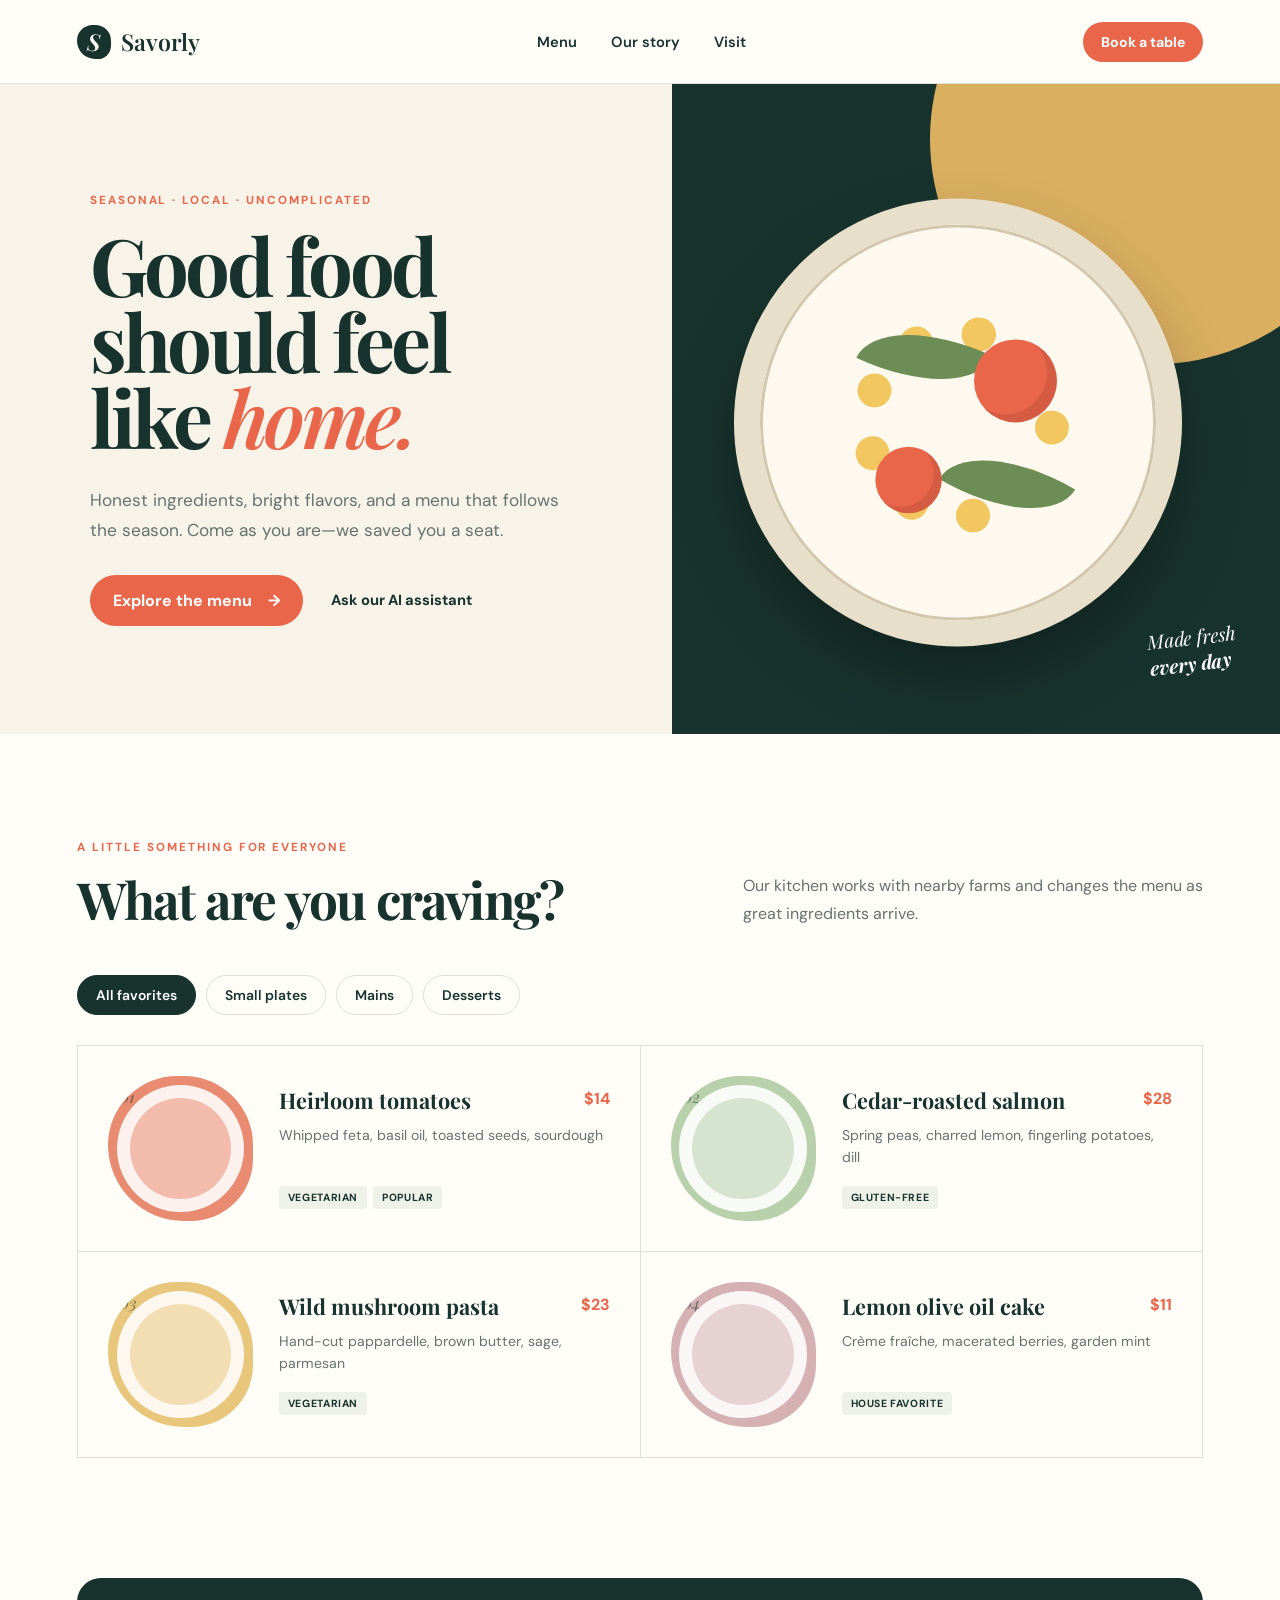
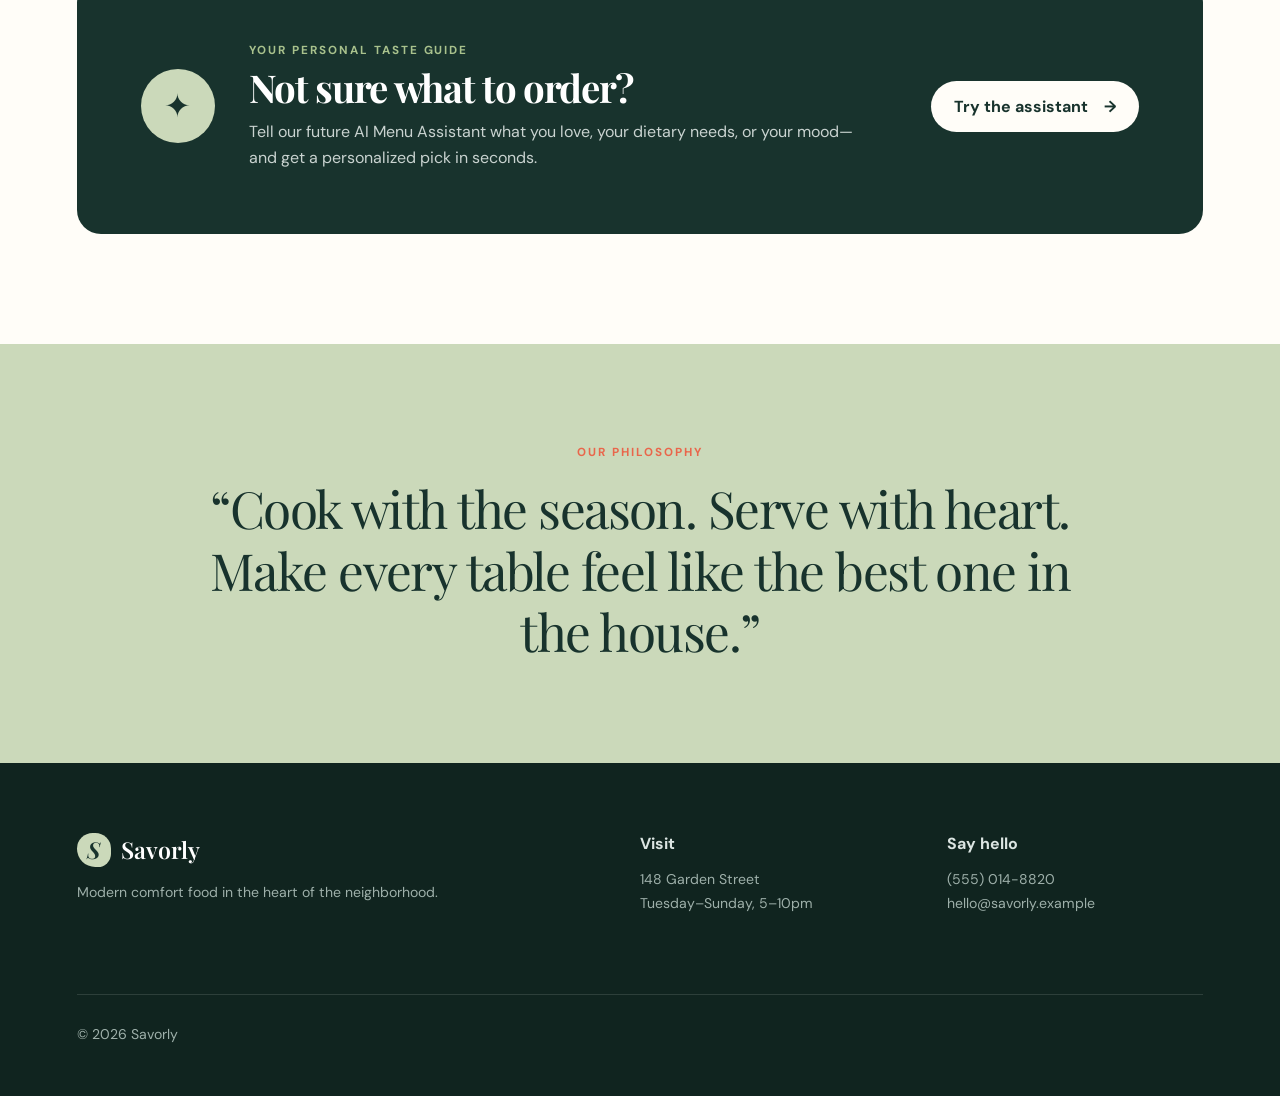
==== index.html @ 915a21a7 "Add files via upload" ====
<!doctype html>
<html lang="en">
  <head>
    <meta charset="UTF-8" />
    <meta name="viewport" content="width=device-width, initial-scale=1.0" />
    <meta
      name="description"
      content="Savorly is a modern neighborhood restaurant with a menu made for every mood."
    />
    <title>Savorly — Seasonal food, thoughtfully made</title>
    <link rel="preconnect" href="https://fonts.googleapis.com" />
    <link rel="preconnect" href="https://fonts.gstatic.com" crossorigin />
    <link
      href="https://fonts.googleapis.com/css2?family=DM+Sans:wght@400;500;600;700&family=Playfair+Display:ital,wght@0,600;1,600&display=swap"
      rel="stylesheet"
    />
    <link rel="stylesheet" href="styles.css" />
  </head>
  <body>
    <header class="site-header">
      <a class="brand" href="#top" aria-label="Savorly home">
        <span class="brand-mark">S</span>
        <span>Savorly</span>
      </a>
      <nav aria-label="Primary navigation">
        <a href="#menu">Menu</a>
        <a href="#about">Our story</a>
        <a href="#visit">Visit</a>
      </nav>
      <a class="button button-small" href="#visit">Book a table</a>
    </header>

    <main id="top">
      <section class="hero" aria-labelledby="hero-title">
        <div class="hero-copy">
          <p class="eyebrow">Seasonal · Local · Uncomplicated</p>
          <h1 id="hero-title">Good food should feel like <em>home.</em></h1>
          <p class="hero-intro">
            Honest ingredients, bright flavors, and a menu that follows the
            season. Come as you are—we saved you a seat.
          </p>
          <div class="hero-actions">
            <a class="button" href="#menu">Explore the menu <span aria-hidden="true">→</span></a>
            <a class="text-link" href="#assistant">Ask our AI assistant</a>
          </div>
        </div>
        <div class="hero-art" aria-hidden="true">
          <div class="sun"></div>
          <div class="plate">
            <span class="leaf leaf-one"></span>
            <span class="leaf leaf-two"></span>
            <span class="tomato tomato-one"></span>
            <span class="tomato tomato-two"></span>
            <span class="sauce"></span>
          </div>
          <p class="hero-note">Made fresh<br /><strong>every day</strong></p>
        </div>
      </section>

      <section class="menu-section" id="menu" aria-labelledby="menu-title">
        <div class="section-heading">
          <div>
            <p class="eyebrow">A little something for everyone</p>
            <h2 id="menu-title">What are you craving?</h2>
          </div>
          <p>Our kitchen works with nearby farms and changes the menu as great ingredients arrive.</p>
        </div>

        <div class="category-tabs" role="group" aria-label="Filter menu by category">
          <button class="category-tab active" data-category="all">All favorites</button>
          <button class="category-tab" data-category="small-plates">Small plates</button>
          <button class="category-tab" data-category="mains">Mains</button>
          <button class="category-tab" data-category="desserts">Desserts</button>
        </div>

        <div class="menu-grid" aria-live="polite">
          <article class="menu-card" data-category="small-plates">
            <div class="card-visual visual-tomato" aria-hidden="true"><span>01</span></div>
            <div class="card-content">
              <div class="card-title-row"><h3>Heirloom tomatoes</h3><strong>$14</strong></div>
              <p>Whipped feta, basil oil, toasted seeds, sourdough</p>
              <div class="tags"><span>Vegetarian</span><span>Popular</span></div>
            </div>
          </article>

          <article class="menu-card" data-category="mains">
            <div class="card-visual visual-salmon" aria-hidden="true"><span>02</span></div>
            <div class="card-content">
              <div class="card-title-row"><h3>Cedar-roasted salmon</h3><strong>$28</strong></div>
              <p>Spring peas, charred lemon, fingerling potatoes, dill</p>
              <div class="tags"><span>Gluten-free</span></div>
            </div>
          </article>

          <article class="menu-card" data-category="mains">
            <div class="card-visual visual-pasta" aria-hidden="true"><span>03</span></div>
            <div class="card-content">
              <div class="card-title-row"><h3>Wild mushroom pasta</h3><strong>$23</strong></div>
              <p>Hand-cut pappardelle, brown butter, sage, parmesan</p>
              <div class="tags"><span>Vegetarian</span></div>
            </div>
          </article>

          <article class="menu-card" data-category="desserts">
            <div class="card-visual visual-dessert" aria-hidden="true"><span>04</span></div>
            <div class="card-content">
              <div class="card-title-row"><h3>Lemon olive oil cake</h3><strong>$11</strong></div>
              <p>Crème fraîche, macerated berries, garden mint</p>
              <div class="tags"><span>House favorite</span></div>
            </div>
          </article>
        </div>
      </section>

      <section class="assistant-section" id="assistant" aria-labelledby="assistant-title">
        <div class="assistant-icon" aria-hidden="true">✦</div>
        <div class="assistant-copy">
          <p class="eyebrow">Your personal taste guide</p>
          <h2 id="assistant-title">Not sure what to order?</h2>
          <p>Tell our future AI Menu Assistant what you love, your dietary needs, or your mood—and get a personalized pick in seconds.</p>
        </div>
        <button class="button button-light" id="assistant-button" type="button">Try the assistant <span aria-hidden="true">→</span></button>
        <p class="assistant-status" id="assistant-status" hidden tabindex="-1">The AI Menu Assistant is coming soon. For now, our team would love to help!</p>
      </section>

      <section class="story-section" id="about">
        <p class="eyebrow">Our philosophy</p>
        <blockquote>“Cook with the season. Serve with heart. Make every table feel like the best one in the house.”</blockquote>
      </section>
    </main>

    <footer id="visit">
      <div><a class="brand brand-footer" href="#top"><span class="brand-mark">S</span><span>Savorly</span></a><p>Modern comfort food in the heart of the neighborhood.</p></div>
      <div><strong>Visit</strong><p>148 Garden Street<br />Tuesday–Sunday, 5–10pm</p></div>
      <div><strong>Say hello</strong><p>(555) 014-8820<br />hello@savorly.example</p></div>
      <p class="copyright">© <span id="year"></span> Savorly</p>
    </footer>

    <script src="script.js"></script>
  </body>
</html>
---- styles.css ----
:root {
  --ink: #18332d;
  --cream: #f7f3e9;
  --paper: #fffdf8;
  --coral: #e9664b;
  --sage: #cbd9ba;
  --line: rgba(24, 51, 45, 0.14);
  --muted: #66736f;
  --serif: "Playfair Display", Georgia, serif;
  --sans: "DM Sans", Arial, sans-serif;
}

* { box-sizing: border-box; }
html { scroll-behavior: smooth; }
body { margin: 0; background: var(--paper); color: var(--ink); font-family: var(--sans); }
a { color: inherit; text-decoration: none; }
button { font: inherit; }

.site-header {
  height: 84px; padding: 0 clamp(24px, 6vw, 96px); display: flex; align-items: center;
  justify-content: space-between; gap: 32px; border-bottom: 1px solid var(--line); background: var(--paper);
}
.brand { display: inline-flex; align-items: center; gap: 10px; font-family: var(--serif); font-size: 1.45rem; font-weight: 600; }
.brand-mark { display: grid; place-items: center; width: 34px; height: 34px; color: var(--paper); background: var(--ink); border-radius: 50% 50% 42% 58%; font-style: italic; }
nav { display: flex; gap: 34px; font-size: .92rem; font-weight: 600; }
nav a, .text-link { position: relative; }
nav a::after, .text-link::after { content: ""; position: absolute; left: 0; right: 100%; bottom: -5px; height: 2px; background: var(--coral); transition: right .2s ease; }
nav a:hover::after, nav a:focus-visible::after, .text-link:hover::after { right: 0; }
.button { display: inline-flex; align-items: center; justify-content: center; gap: 16px; border: 0; border-radius: 999px; background: var(--coral); color: #fff; padding: 15px 23px; font-weight: 700; cursor: pointer; transition: transform .2s ease, box-shadow .2s ease; }
.button:hover { transform: translateY(-2px); box-shadow: 0 8px 22px rgba(154, 62, 43, .22); }
.button-small { padding: 11px 18px; font-size: .88rem; }

.hero { min-height: 650px; display: grid; grid-template-columns: 1.05fr .95fr; background: var(--cream); overflow: hidden; }
.hero-copy { align-self: center; padding: 78px clamp(30px, 7vw, 115px); }
.eyebrow { margin: 0 0 18px; color: var(--coral); font-size: .73rem; font-weight: 700; letter-spacing: .17em; text-transform: uppercase; }
h1, h2, blockquote { font-family: var(--serif); }
h1 { max-width: 700px; margin: 0; font-size: clamp(3.3rem, 6.2vw, 6.5rem); line-height: .96; letter-spacing: -.045em; }
h1 em { color: var(--coral); font-weight: 600; }
.hero-intro { max-width: 560px; margin: 30px 0; color: var(--muted); font-size: 1.08rem; line-height: 1.75; }
.hero-actions { display: flex; align-items: center; gap: 28px; }
.text-link { font-size: .92rem; font-weight: 700; }
.hero-art { position: relative; min-height: 560px; background: var(--ink); overflow: hidden; }
.sun { position: absolute; width: 450px; height: 450px; top: -170px; right: -100px; border-radius: 50%; background: #f0bd67; opacity: .9; }
.plate { position: absolute; width: min(35vw, 460px); aspect-ratio: 1; top: 50%; left: 47%; transform: translate(-50%, -47%); border: 26px solid #e8dfca; border-radius: 50%; background: #fdf9ee; box-shadow: 0 32px 60px rgba(0,0,0,.28), inset 0 0 0 3px #d2c7ae; }
.sauce { position: absolute; width: 55%; height: 55%; inset: 23%; border: 34px dotted #f3c75f; border-radius: 50%; transform: rotate(12deg); }
.leaf { position: absolute; z-index: 2; width: 31%; height: 15%; background: #6d8d56; border-radius: 100% 0 100% 0; }
.leaf-one { top: 26%; left: 26%; transform: rotate(25deg); }
.leaf-two { right: 22%; bottom: 27%; transform: rotate(-150deg); }
.tomato { position: absolute; z-index: 3; width: 21%; aspect-ratio: 1; border-radius: 50%; background: var(--coral); box-shadow: inset -10px -8px 0 rgba(130,42,28,.18); }
.tomato-one { top: 29%; right: 25%; }.tomato-two { bottom: 25%; left: 27%; transform: scale(.8); }
.hero-note { position: absolute; right: 7%; bottom: 9%; margin: 0; color: #fff; font-family: var(--serif); font-size: 1.2rem; font-style: italic; transform: rotate(-7deg); }

.menu-section { padding: 105px clamp(24px, 6vw, 96px) 120px; }
.section-heading { display: grid; grid-template-columns: 1fr minmax(280px, 460px); align-items: end; gap: 50px; }
h2 { margin: 0; font-size: clamp(2.4rem, 4vw, 4rem); line-height: 1.05; letter-spacing: -.035em; }
.section-heading > p { margin: 0; color: var(--muted); line-height: 1.7; }
.category-tabs { display: flex; gap: 10px; flex-wrap: wrap; margin: 48px 0 30px; }
.category-tab { border: 1px solid var(--line); border-radius: 999px; padding: 10px 18px; color: var(--ink); background: transparent; cursor: pointer; font-size: .87rem; font-weight: 600; }
.category-tab:hover, .category-tab.active { color: #fff; border-color: var(--ink); background: var(--ink); }
.menu-grid { display: grid; grid-template-columns: repeat(2, 1fr); border-top: 1px solid var(--line); border-left: 1px solid var(--line); }
.menu-card { min-width: 0; display: grid; grid-template-columns: 145px 1fr; gap: 26px; padding: 30px; border-right: 1px solid var(--line); border-bottom: 1px solid var(--line); transition: background .2s ease; }
.menu-card:hover { background: var(--cream); }
.menu-card[hidden] { display: none; }
.card-visual { position: relative; min-height: 145px; display: grid; place-items: center; overflow: hidden; border-radius: 50% 50% 45% 55%; }
.card-visual::before { content: ""; width: 70%; height: 70%; border-radius: 50%; border: 13px solid rgba(255,255,255,.8); background: rgba(255,255,255,.42); }
.card-visual span { position: absolute; left: 12px; top: 10px; color: rgba(24,51,45,.55); font-family: var(--serif); font-style: italic; }
.visual-tomato { background: #e98b70; }.visual-salmon { background: #b9d0ac; }.visual-pasta { background: #e8c67b; }.visual-dessert { background: #d6b1b3; }
.card-content { align-self: center; }
.card-title-row { display: flex; align-items: start; justify-content: space-between; gap: 15px; }
.card-title-row h3 { margin: 0; font-family: var(--serif); font-size: 1.35rem; line-height: 1.2; }
.card-title-row strong { color: var(--coral); }
.card-content > p { min-height: 44px; margin: 11px 0 17px; color: var(--muted); font-size: .88rem; line-height: 1.55; }
.tags { display: flex; flex-wrap: wrap; gap: 6px; }
.tags span { padding: 5px 9px; border-radius: 4px; background: #eef1e8; font-size: .65rem; font-weight: 700; text-transform: uppercase; letter-spacing: .06em; }

.assistant-section { margin: 0 clamp(24px, 6vw, 96px) 110px; padding: clamp(35px, 5vw, 65px); display: grid; grid-template-columns: auto 1fr auto; align-items: center; gap: 34px; color: #fff; background: var(--ink); border-radius: 24px; }
.assistant-icon { width: 74px; height: 74px; display: grid; place-items: center; border-radius: 50%; color: var(--ink); background: var(--sage); font-size: 2rem; }
.assistant-copy .eyebrow { color: #a9c28d; margin-bottom: 9px; }
.assistant-copy h2 { font-size: clamp(2rem, 3vw, 3rem); }
.assistant-copy p:last-child { max-width: 620px; margin: 12px 0 0; color: #c9d3d0; line-height: 1.6; }
.button-light { color: var(--ink); background: var(--paper); white-space: nowrap; }
.assistant-status { grid-column: 2 / -1; margin: -12px 0 0; padding: 13px 16px; border-radius: 8px; background: rgba(255,255,255,.09); color: #dce5e2; }
.story-section { padding: 100px 20px; text-align: center; background: var(--sage); }
.story-section blockquote { max-width: 920px; margin: 0 auto; font-size: clamp(2rem, 4vw, 4rem); line-height: 1.2; letter-spacing: -.03em; }
footer { display: grid; grid-template-columns: 2fr 1fr 1fr; gap: 50px; padding: 70px clamp(24px, 6vw, 96px) 35px; color: #dce5e2; background: #10241f; }
.brand-footer { color: #fff; }.brand-footer .brand-mark { color: var(--ink); background: var(--sage); }
footer p { color: #9eb0aa; font-size: .88rem; line-height: 1.7; }
.copyright { grid-column: 1 / -1; padding-top: 28px; border-top: 1px solid rgba(255,255,255,.12); }

@media (max-width: 900px) {
  nav { display: none; }
  .hero { grid-template-columns: 1fr; }
  .hero-copy { padding-top: 70px; padding-bottom: 70px; }
  .hero-art { min-height: 500px; }
  .plate { width: min(68vw, 430px); }
  .menu-grid { grid-template-columns: 1fr; }
  .assistant-section { grid-template-columns: auto 1fr; }
  .assistant-section .button { grid-column: 2; justify-self: start; }
  .assistant-status { grid-column: 2; }
}

@media (max-width: 620px) {
  .site-header { height: 72px; padding: 0 18px; }
  .site-header .button { display: none; }
  .hero-copy { padding: 58px 22px 64px; }
  h1 { font-size: clamp(3.1rem, 16vw, 4.5rem); }
  .hero-actions { align-items: flex-start; flex-direction: column; gap: 22px; }
  .hero-art { min-height: 420px; }
  .section-heading { grid-template-columns: 1fr; gap: 18px; }
  .menu-section { padding: 75px 18px; }
  .category-tabs { flex-wrap: nowrap; overflow-x: auto; padding-bottom: 7px; }
  .category-tab { flex: 0 0 auto; }
  .menu-card { grid-template-columns: 90px 1fr; gap: 18px; padding: 20px 14px; }
  .card-visual { min-height: 90px; }.card-visual::before { border-width: 8px; }
  .assistant-section { margin: 0 18px 75px; padding: 28px 22px; grid-template-columns: 1fr; }
  .assistant-icon { width: 55px; height: 55px; }
  .assistant-section .button, .assistant-status { grid-column: 1; }
  footer { grid-template-columns: 1fr; gap: 25px; padding: 55px 24px 30px; }
}

@media (prefers-reduced-motion: reduce) {
  html { scroll-behavior: auto; }
  *, *::before, *::after { transition-duration: .01ms !important; }
}
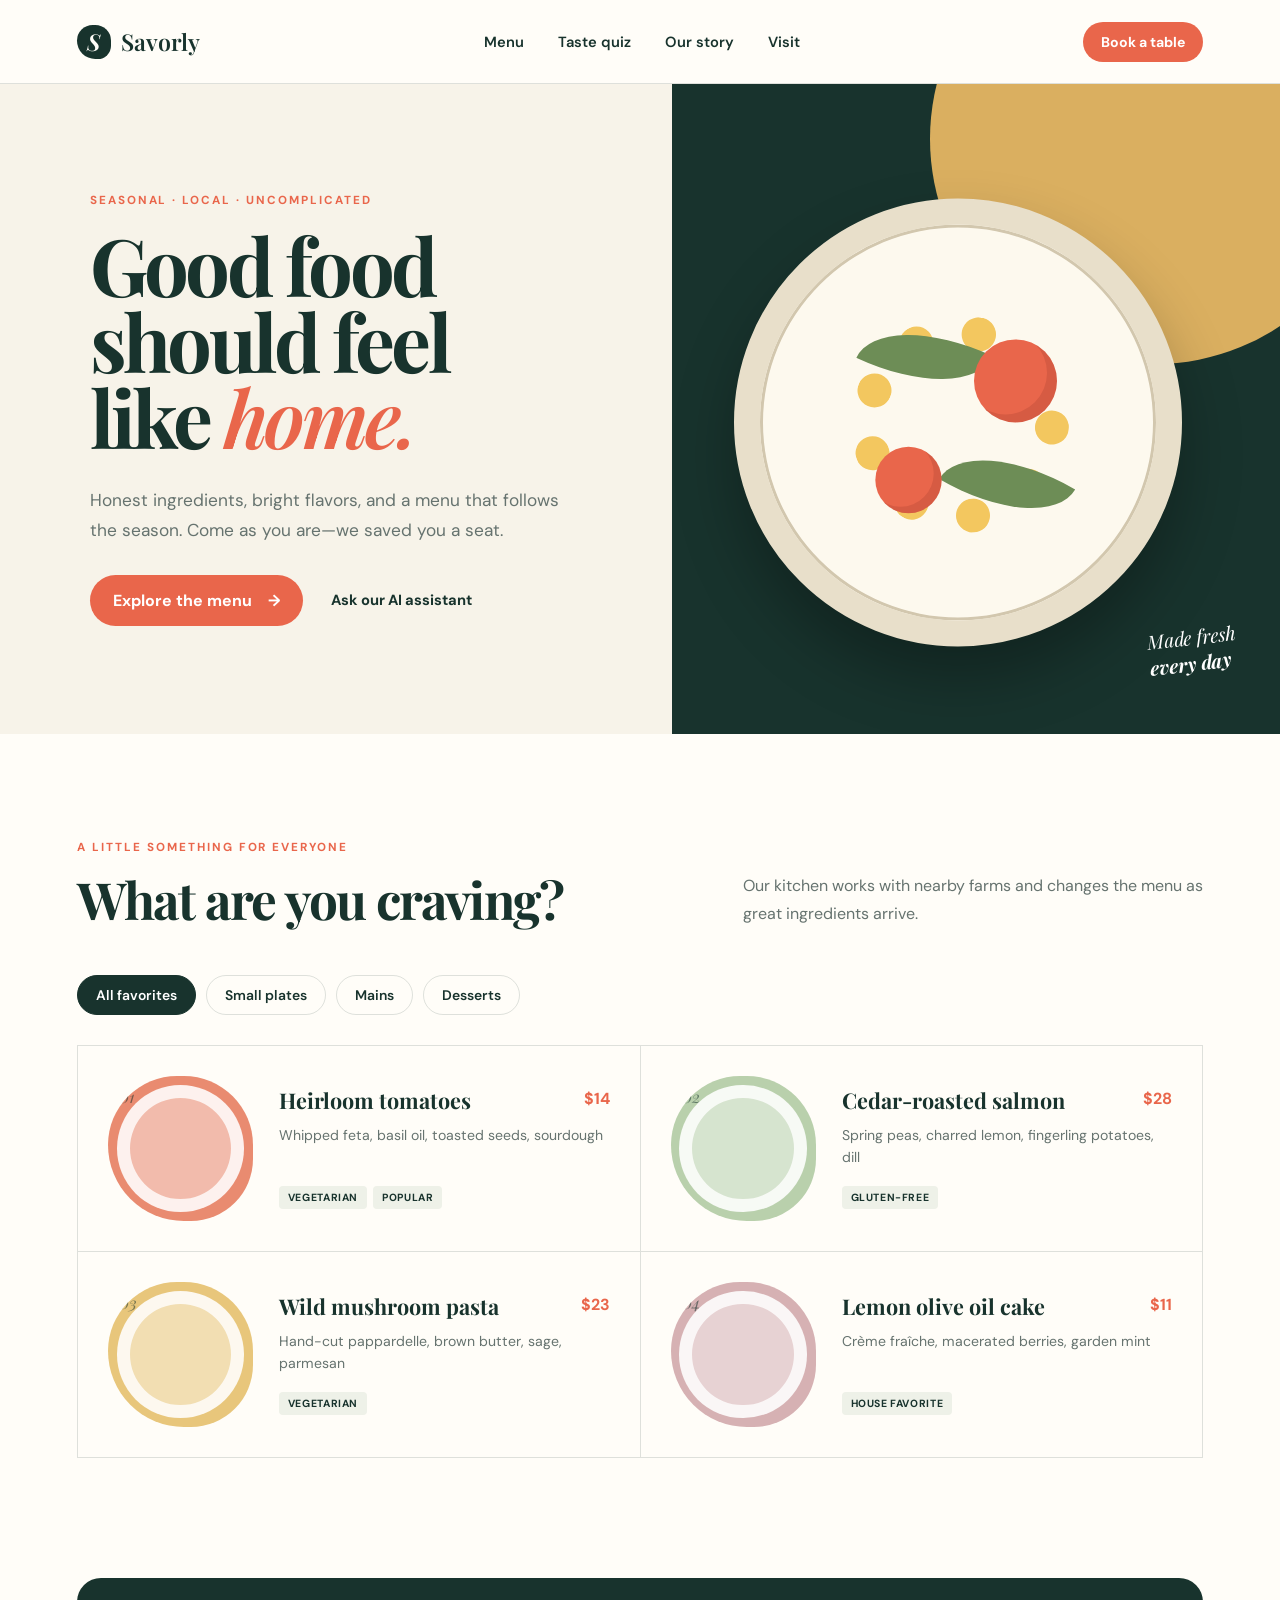
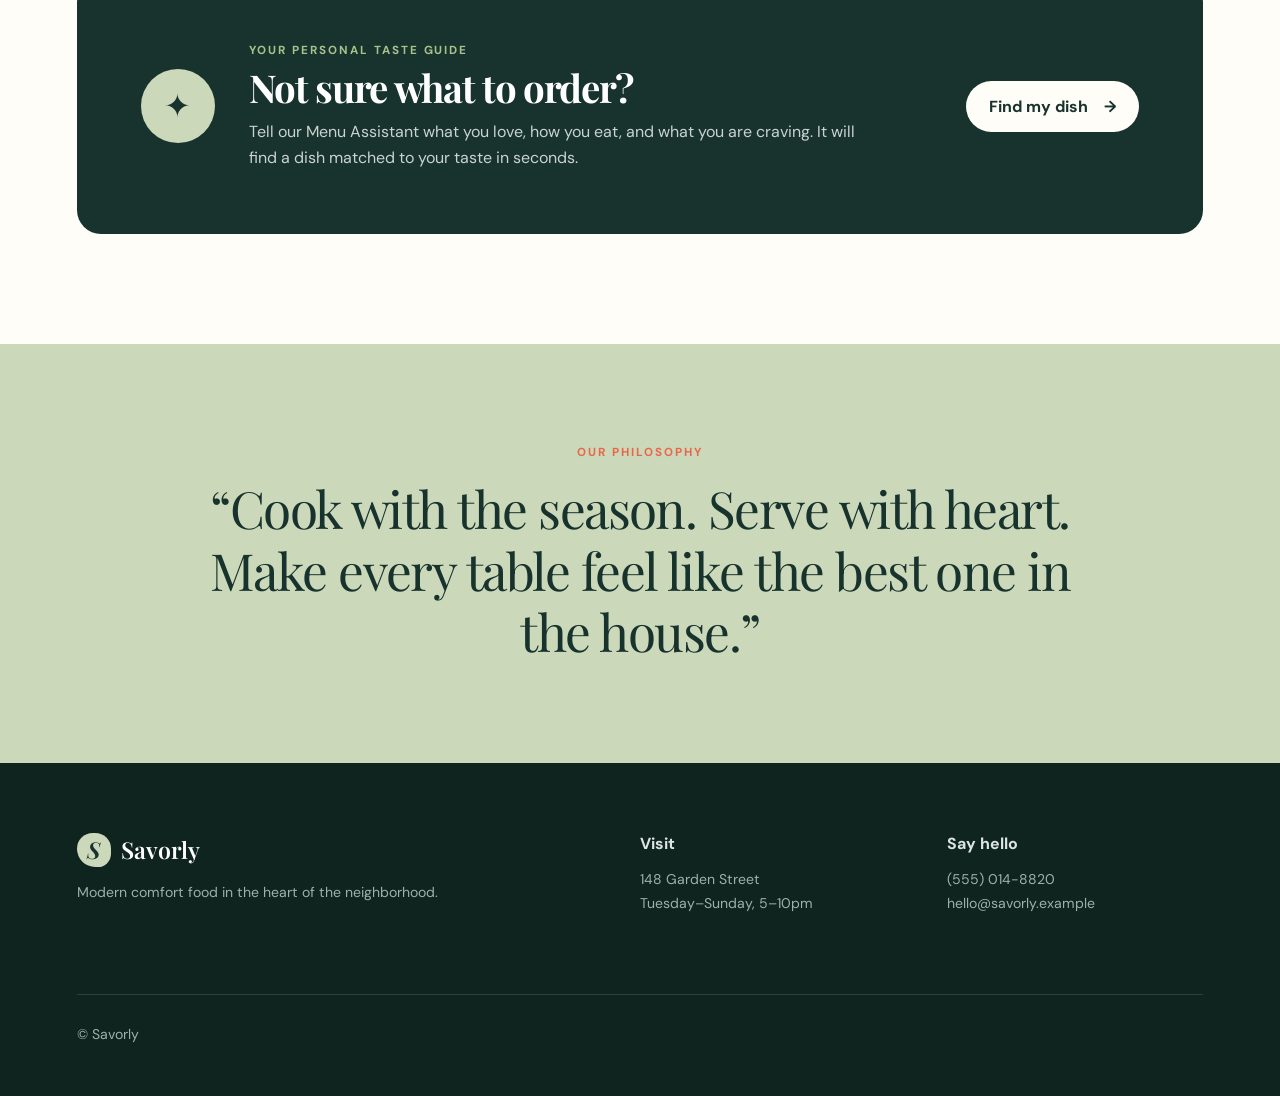
==== commit 74e1faac: "Update index.html" ====
--- a/index.html
+++ b/index.html
@@ -24,6 +24,7 @@
       </a>
       <nav aria-label="Primary navigation">
         <a href="#menu">Menu</a>
+        <a href="survey.html">Taste quiz</a>
         <a href="#about">Our story</a>
         <a href="#visit">Visit</a>
       </nav>
@@ -117,10 +118,9 @@
         <div class="assistant-copy">
           <p class="eyebrow">Your personal taste guide</p>
           <h2 id="assistant-title">Not sure what to order?</h2>
-          <p>Tell our future AI Menu Assistant what you love, your dietary needs, or your mood—and get a personalized pick in seconds.</p>
+          <p>Tell our Menu Assistant what you love, how you eat, and what you are craving. It will find a dish matched to your taste in seconds.</p>
         </div>
-        <button class="button button-light" id="assistant-button" type="button">Try the assistant <span aria-hidden="true">→</span></button>
-        <p class="assistant-status" id="assistant-status" hidden tabindex="-1">The AI Menu Assistant is coming soon. For now, our team would love to help!</p>
+        <a class="button button-light" href="survey.html">Find my dish <span aria-hidden="true">→</span></a>
       </section>
 
       <section class="story-section" id="about">
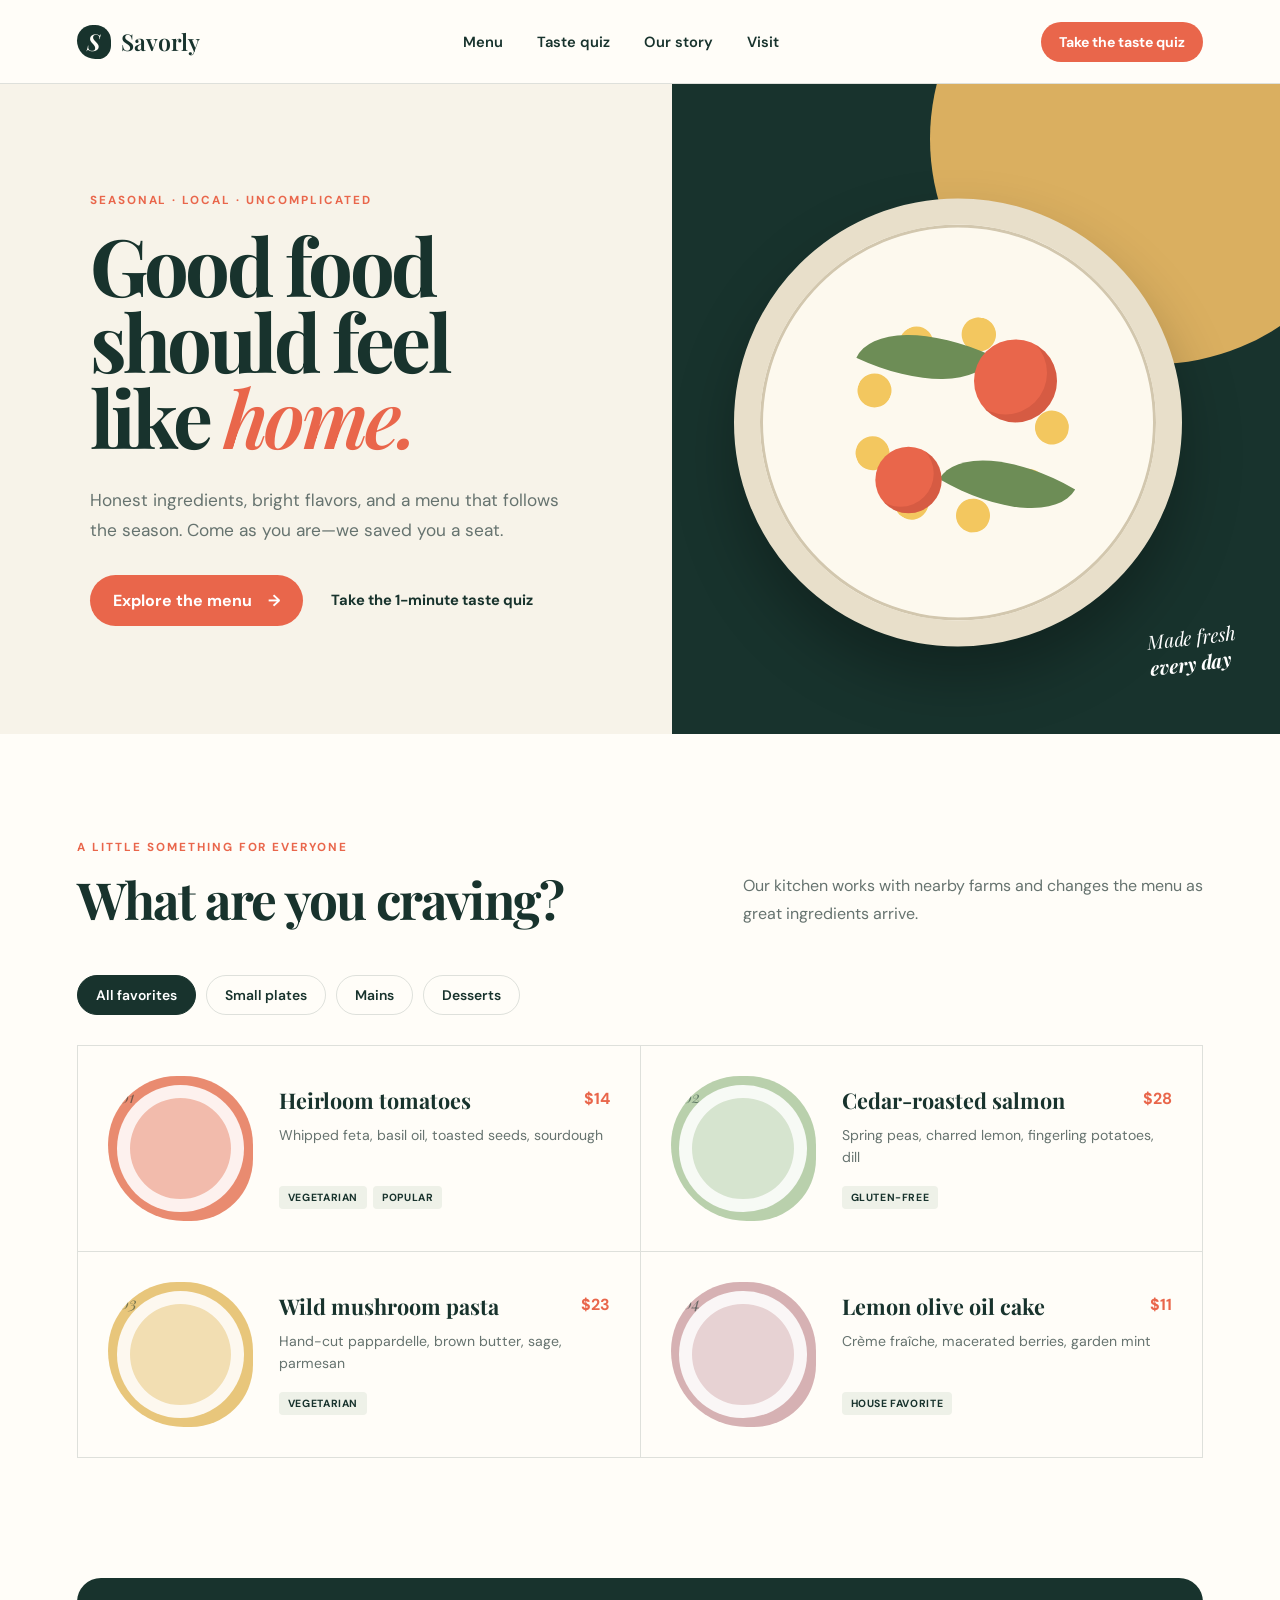
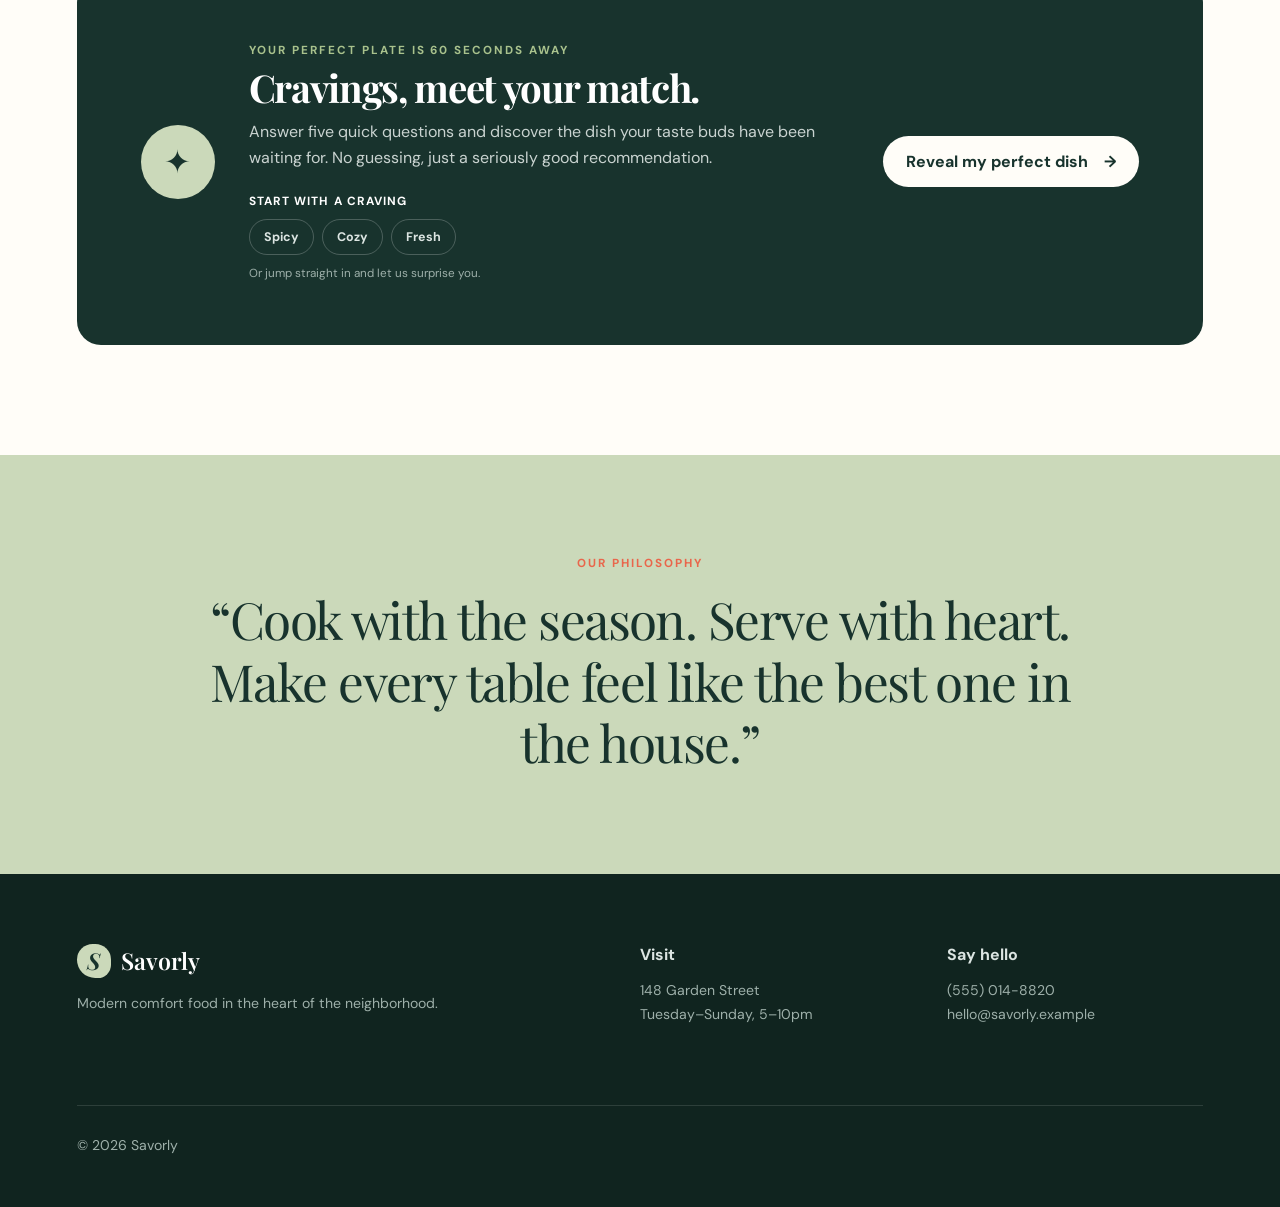
==== commit 8c21ab0c: "Update index.html" ====
--- a/index.html
+++ b/index.html
@@ -28,7 +28,7 @@
         <a href="#about">Our story</a>
         <a href="#visit">Visit</a>
       </nav>
-      <a class="button button-small" href="#visit">Book a table</a>
+      <a class="button button-small" href="survey.html">Take the taste quiz</a>
     </header>
 
     <main id="top">
@@ -42,7 +42,7 @@
           </p>
           <div class="hero-actions">
             <a class="button" href="#menu">Explore the menu <span aria-hidden="true">→</span></a>
-            <a class="text-link" href="#assistant">Ask our AI assistant</a>
+            <a class="text-link" href="survey.html">Take the 1-minute taste quiz</a>
           </div>
         </div>
         <div class="hero-art" aria-hidden="true">
@@ -116,11 +116,20 @@
       <section class="assistant-section" id="assistant" aria-labelledby="assistant-title">
         <div class="assistant-icon" aria-hidden="true">✦</div>
         <div class="assistant-copy">
-          <p class="eyebrow">Your personal taste guide</p>
-          <h2 id="assistant-title">Not sure what to order?</h2>
-          <p>Tell our Menu Assistant what you love, how you eat, and what you are craving. It will find a dish matched to your taste in seconds.</p>
+          <p class="eyebrow">Your perfect plate is 60 seconds away</p>
+          <h2 id="assistant-title">Cravings, meet your match.</h2>
+          <p>Answer five quick questions and discover the dish your taste buds have been waiting for. No guessing, just a seriously good recommendation.</p>
+          <div class="quiz-quick-pick">
+            <span class="quiz-label">Start with a craving</span>
+            <div class="quick-picks" role="group" aria-label="Choose a craving to start your survey">
+              <button class="quick-pick" type="button" data-param="flavor" data-value="spicy" data-label="spicy">Spicy</button>
+              <button class="quick-pick" type="button" data-param="mood" data-value="cozy" data-label="comforting">Cozy</button>
+              <button class="quick-pick" type="button" data-param="flavor" data-value="fresh" data-label="fresh">Fresh</button>
+            </div>
+            <p class="quick-pick-note" id="quick-pick-note" aria-live="polite">Or jump straight in and let us surprise you.</p>
+          </div>
         </div>
-        <a class="button button-light" href="survey.html">Find my dish <span aria-hidden="true">→</span></a>
+        <a class="button button-light quiz-cta" id="quiz-cta" href="survey.html">Reveal my perfect dish <span aria-hidden="true">→</span></a>
       </section>
 
       <section class="story-section" id="about">
--- a/styles.css
+++ b/styles.css
@@ -77,7 +77,20 @@
 .assistant-icon { width: 74px; height: 74px; display: grid; place-items: center; border-radius: 50%; color: var(--ink); background: var(--sage); font-size: 2rem; }
 .assistant-copy .eyebrow { color: #a9c28d; margin-bottom: 9px; }
 .assistant-copy h2 { font-size: clamp(2rem, 3vw, 3rem); }
-.assistant-copy p:last-child { max-width: 620px; margin: 12px 0 0; color: #c9d3d0; line-height: 1.6; }
+.assistant-copy > p:not(.eyebrow) { max-width: 620px; margin: 12px 0 0; color: #c9d3d0; line-height: 1.6; }
+.quiz-quick-pick { margin-top: 23px; }
+.quiz-label { display: block; margin-bottom: 10px; color: #fff; font-size: .74rem; font-weight: 700; letter-spacing: .09em; text-transform: uppercase; }
+.quick-picks { display: flex; flex-wrap: wrap; gap: 8px; }
+.quick-pick { padding: 9px 14px; border: 1px solid rgba(255,255,255,.22); border-radius: 999px; color: #dce5e2; background: transparent; cursor: pointer; font-size: .78rem; font-weight: 700; transition: color .18s ease, background .18s ease, border-color .18s ease, transform .18s ease; }
+.quick-pick:hover { color: var(--ink); border-color: var(--sage); background: var(--sage); transform: translateY(-1px); }
+.quick-pick.is-selected { color: var(--ink); border-color: var(--sage); background: var(--sage); box-shadow: 0 0 0 3px rgba(203,217,186,.14); }
+.quick-pick:focus-visible { outline: 3px solid rgba(203,217,186,.35); outline-offset: 2px; }
+.quick-pick-note { margin: 10px 0 0; color: #9eb0aa; font-size: .73rem; }
+.quiz-cta { position: relative; overflow: hidden; }
+.quiz-cta::after { content: ""; position: absolute; width: 55px; height: 180%; top: -40%; left: -80px; background: rgba(255,255,255,.65); transform: rotate(18deg); transition: left .55s ease; }
+.quiz-cta:hover::after { left: calc(100% + 30px); }
+.assistant-icon.is-pulsing { animation: assistant-pulse .38s ease; }
+@keyframes assistant-pulse { 50% { transform: scale(1.13) rotate(12deg); background: #f0bd67; } }
 .button-light { color: var(--ink); background: var(--paper); white-space: nowrap; }
 .assistant-status { grid-column: 2 / -1; margin: -12px 0 0; padding: 13px 16px; border-radius: 8px; background: rgba(255,255,255,.09); color: #dce5e2; }
 .story-section { padding: 100px 20px; text-align: center; background: var(--sage); }
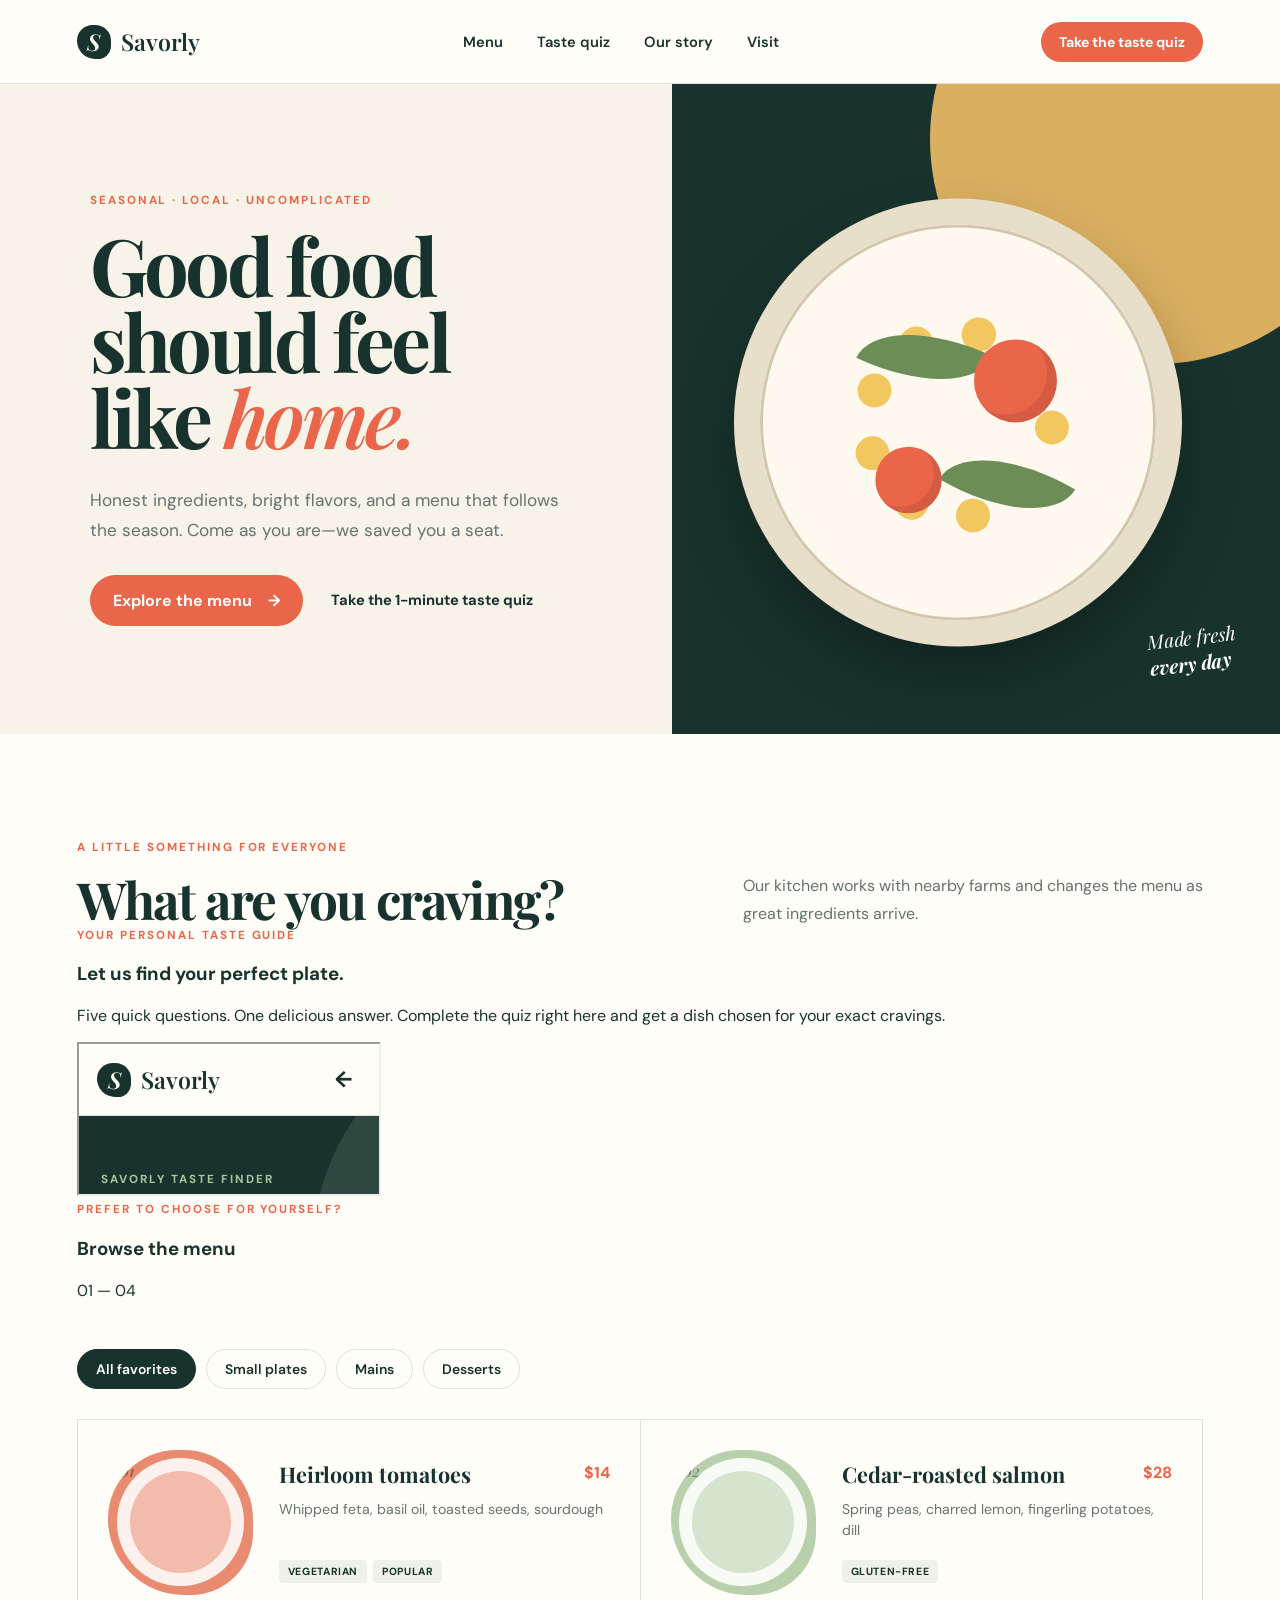
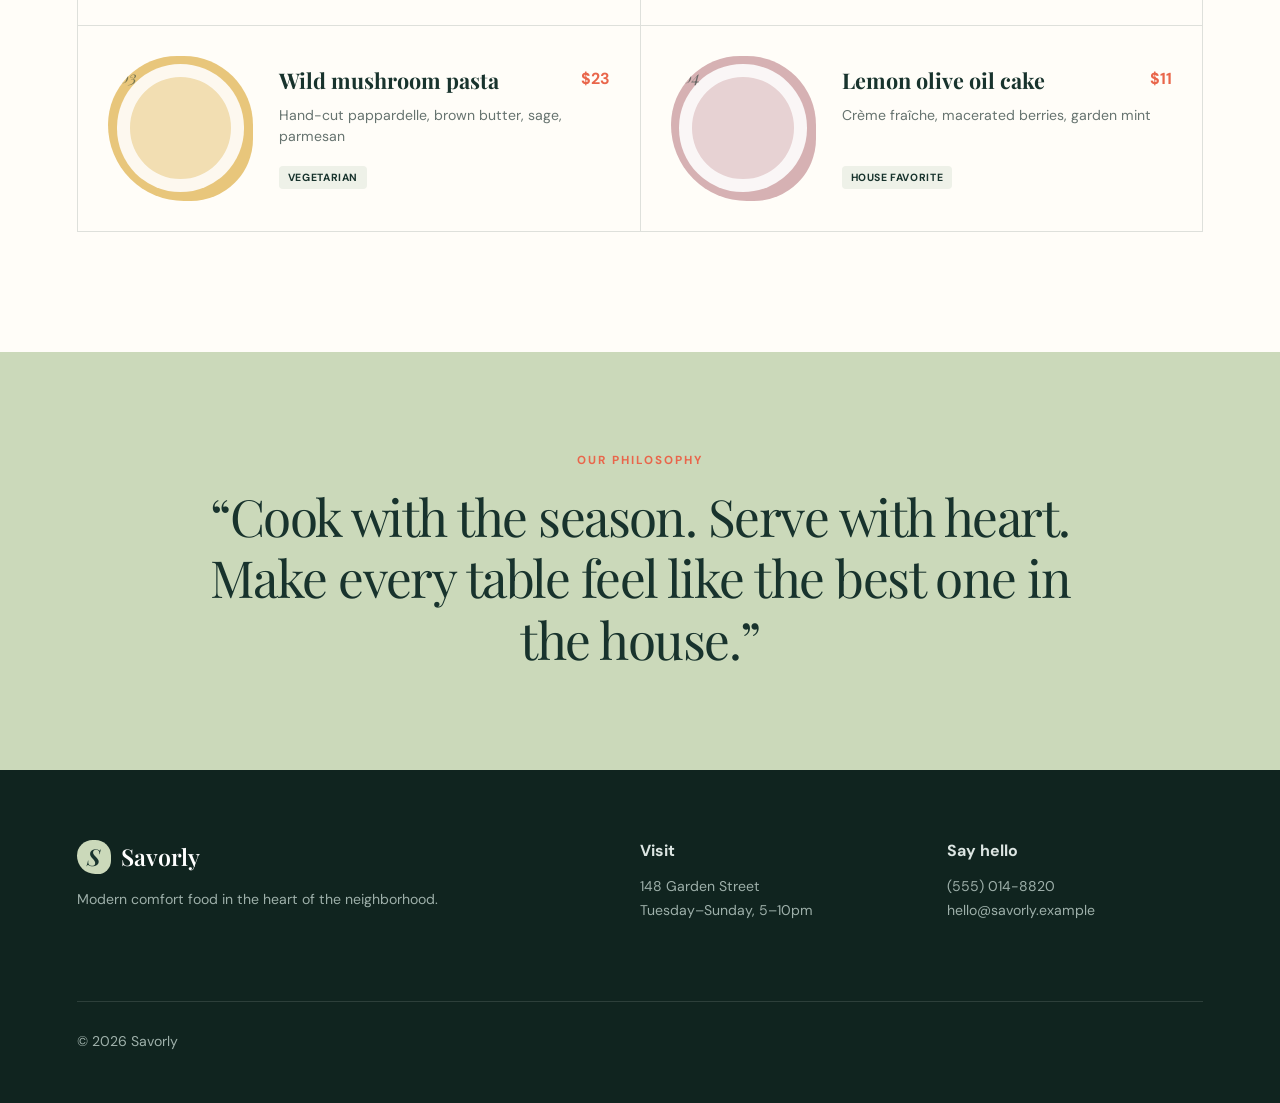
==== commit 618a3de2: "Update index.html" ====
--- a/index.html
+++ b/index.html
@@ -24,11 +24,11 @@
       </a>
       <nav aria-label="Primary navigation">
         <a href="#menu">Menu</a>
-        <a href="survey.html">Taste quiz</a>
+        <a href="#taste-finder">Taste quiz</a>
         <a href="#about">Our story</a>
         <a href="#visit">Visit</a>
       </nav>
-      <a class="button button-small" href="survey.html">Take the taste quiz</a>
+      <a class="button button-small" href="#taste-finder">Take the taste quiz</a>
     </header>
 
     <main id="top">
@@ -42,7 +42,7 @@
           </p>
           <div class="hero-actions">
             <a class="button" href="#menu">Explore the menu <span aria-hidden="true">→</span></a>
-            <a class="text-link" href="survey.html">Take the 1-minute taste quiz</a>
+            <a class="text-link" href="#taste-finder">Take the 1-minute taste quiz</a>
           </div>
         </div>
         <div class="hero-art" aria-hidden="true">
@@ -65,6 +65,30 @@
             <h2 id="menu-title">What are you craving?</h2>
           </div>
           <p>Our kitchen works with nearby farms and changes the menu as great ingredients arrive.</p>
+        </div>
+
+        <div class="home-survey" id="taste-finder">
+          <div class="home-survey-heading">
+            <div>
+              <p class="eyebrow">Your personal taste guide</p>
+              <h3>Let us find your perfect plate.</h3>
+            </div>
+            <p>Five quick questions. One delicious answer. Complete the quiz right here and get a dish chosen for your exact cravings.</p>
+          </div>
+          <iframe
+            class="survey-frame"
+            id="survey-frame"
+            src="survey.html?embedded=1"
+            title="Savorly food taste survey"
+          ></iframe>
+        </div>
+
+        <div class="browse-heading">
+          <div>
+            <p class="eyebrow">Prefer to choose for yourself?</p>
+            <h3>Browse the menu</h3>
+          </div>
+          <span aria-hidden="true">01 — 04</span>
         </div>
 
         <div class="category-tabs" role="group" aria-label="Filter menu by category">
@@ -113,25 +137,6 @@
         </div>
       </section>
 
-      <section class="assistant-section" id="assistant" aria-labelledby="assistant-title">
-        <div class="assistant-icon" aria-hidden="true">✦</div>
-        <div class="assistant-copy">
-          <p class="eyebrow">Your perfect plate is 60 seconds away</p>
-          <h2 id="assistant-title">Cravings, meet your match.</h2>
-          <p>Answer five quick questions and discover the dish your taste buds have been waiting for. No guessing, just a seriously good recommendation.</p>
-          <div class="quiz-quick-pick">
-            <span class="quiz-label">Start with a craving</span>
-            <div class="quick-picks" role="group" aria-label="Choose a craving to start your survey">
-              <button class="quick-pick" type="button" data-param="flavor" data-value="spicy" data-label="spicy">Spicy</button>
-              <button class="quick-pick" type="button" data-param="mood" data-value="cozy" data-label="comforting">Cozy</button>
-              <button class="quick-pick" type="button" data-param="flavor" data-value="fresh" data-label="fresh">Fresh</button>
-            </div>
-            <p class="quick-pick-note" id="quick-pick-note" aria-live="polite">Or jump straight in and let us surprise you.</p>
-          </div>
-        </div>
-        <a class="button button-light quiz-cta" id="quiz-cta" href="survey.html">Reveal my perfect dish <span aria-hidden="true">→</span></a>
-      </section>
-
       <section class="story-section" id="about">
         <p class="eyebrow">Our philosophy</p>
         <blockquote>“Cook with the season. Serve with heart. Make every table feel like the best one in the house.”</blockquote>
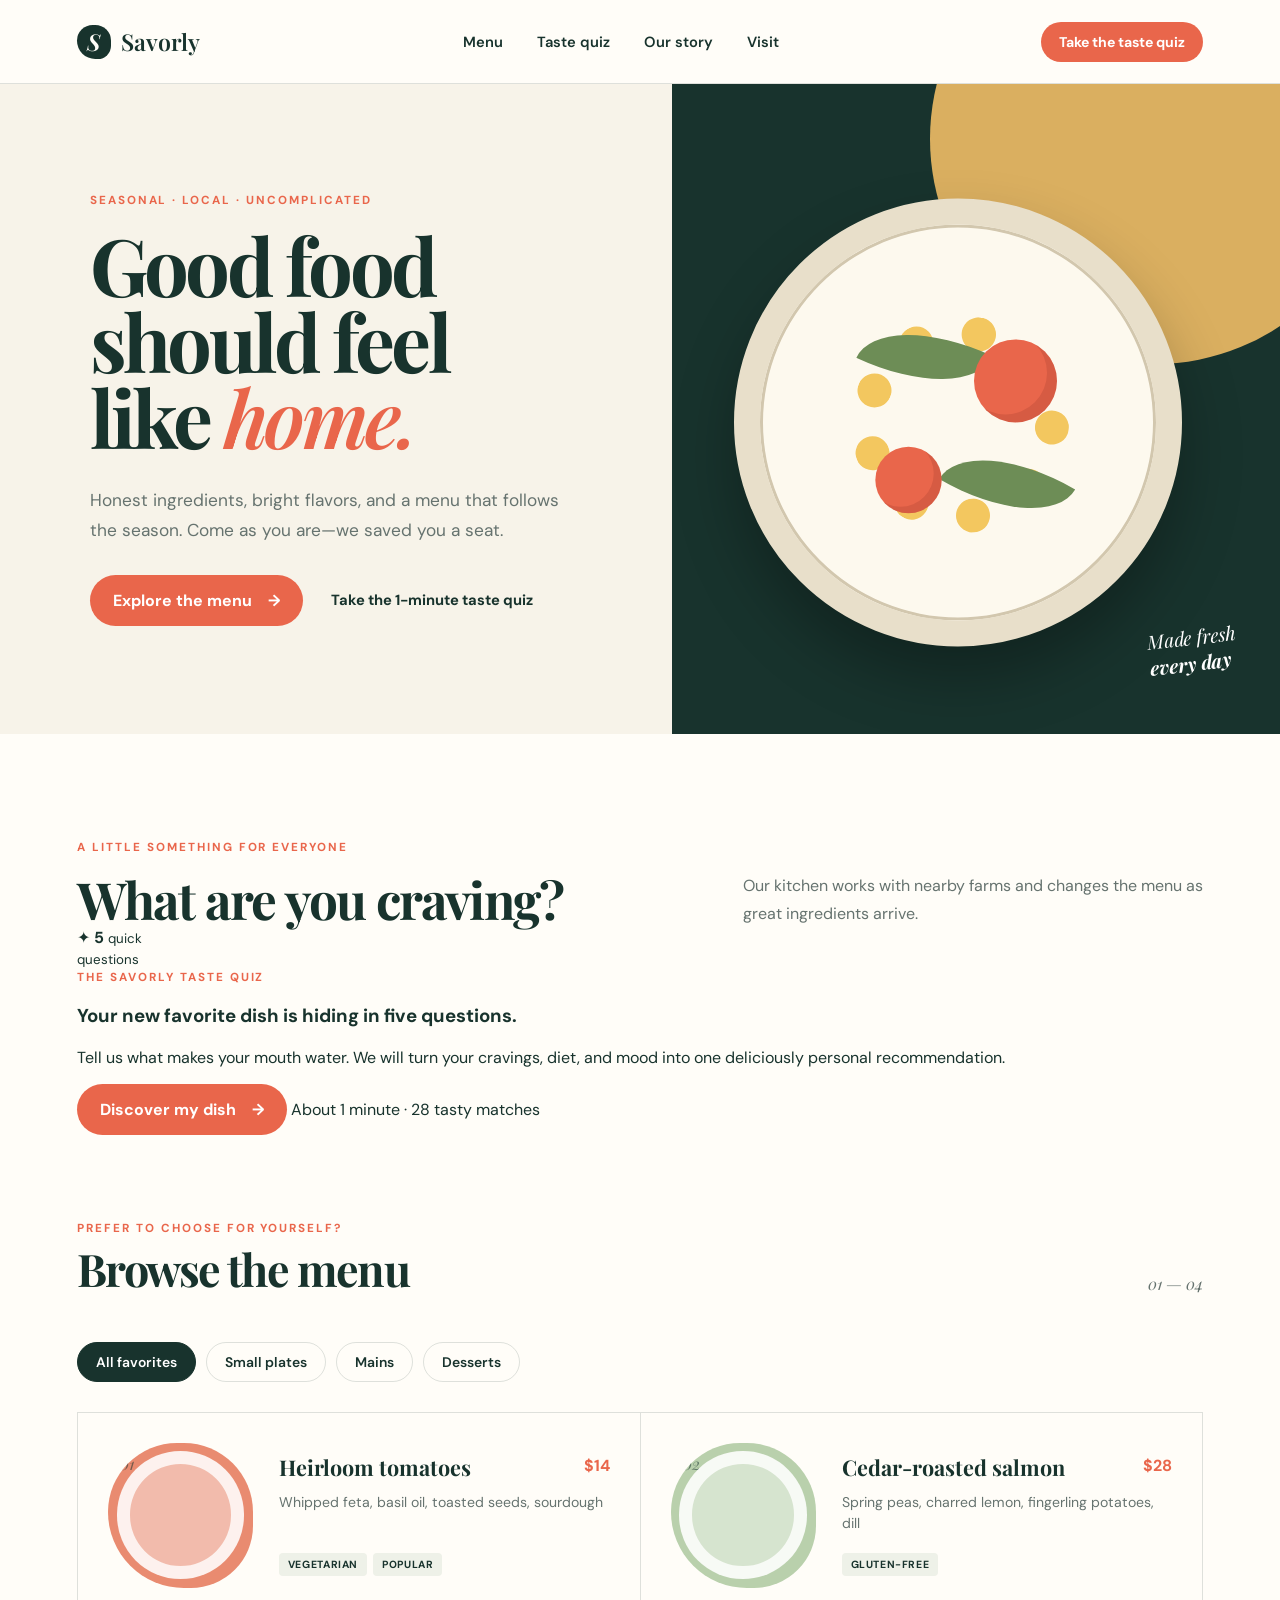
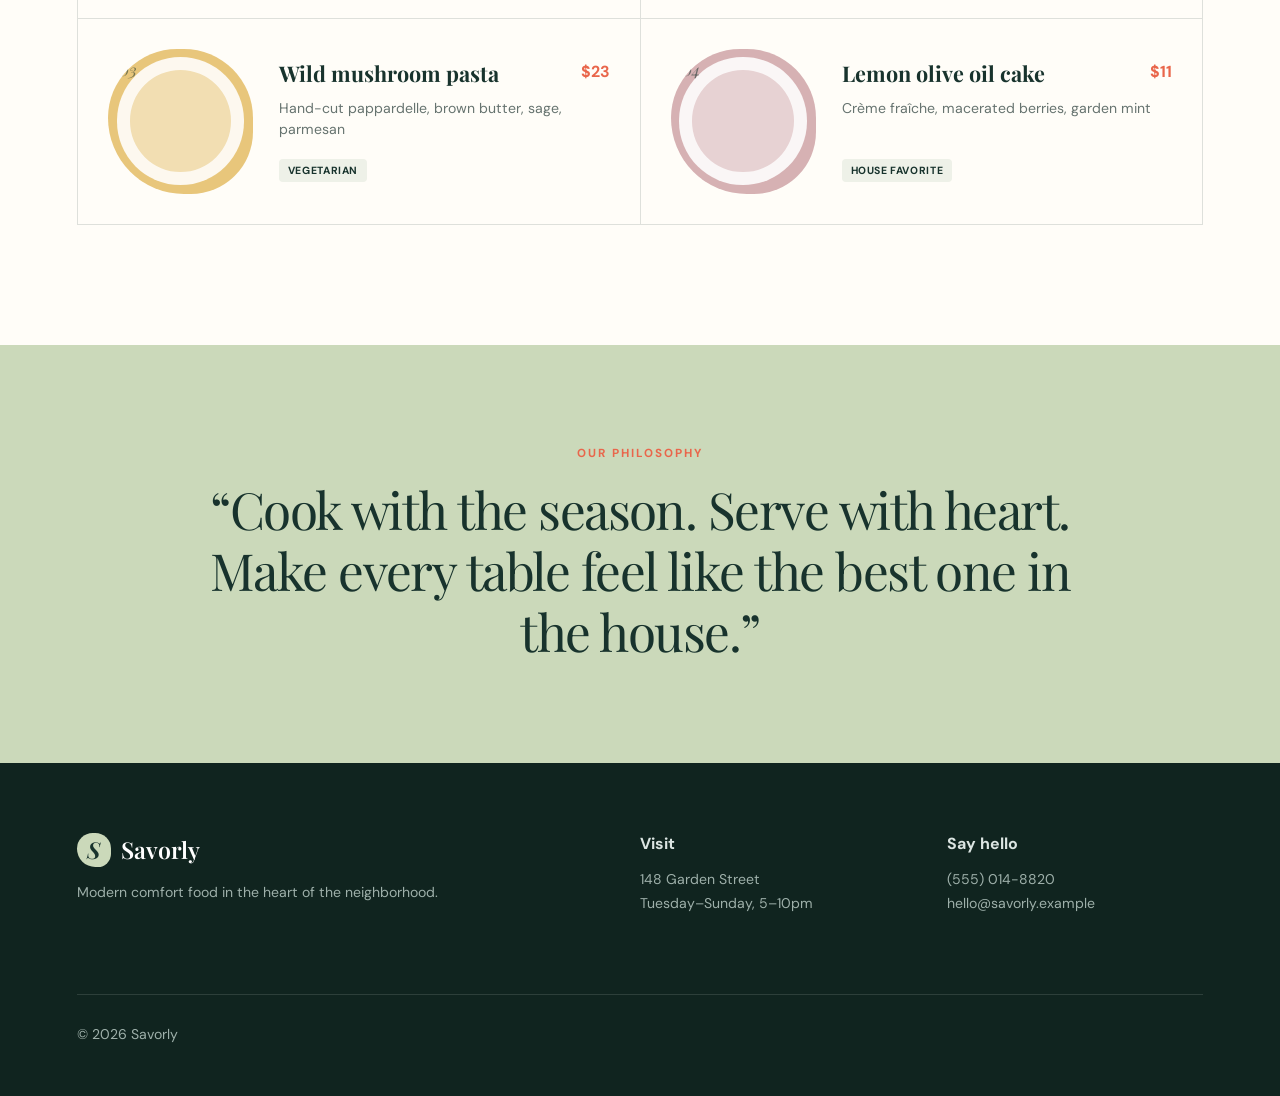
==== commit ac9daa6f: "Update index.html" ====
--- a/index.html
+++ b/index.html
@@ -24,11 +24,11 @@
       </a>
       <nav aria-label="Primary navigation">
         <a href="#menu">Menu</a>
-        <a href="#taste-finder">Taste quiz</a>
+        <a href="survey.html">Taste quiz</a>
         <a href="#about">Our story</a>
         <a href="#visit">Visit</a>
       </nav>
-      <a class="button button-small" href="#taste-finder">Take the taste quiz</a>
+      <a class="button button-small" href="survey.html">Take the taste quiz</a>
     </header>
 
     <main id="top">
@@ -42,7 +42,7 @@
           </p>
           <div class="hero-actions">
             <a class="button" href="#menu">Explore the menu <span aria-hidden="true">→</span></a>
-            <a class="text-link" href="#taste-finder">Take the 1-minute taste quiz</a>
+            <a class="text-link" href="survey.html">Take the 1-minute taste quiz</a>
           </div>
         </div>
         <div class="hero-art" aria-hidden="true">
@@ -67,20 +67,23 @@
           <p>Our kitchen works with nearby farms and changes the menu as great ingredients arrive.</p>
         </div>
 
-        <div class="home-survey" id="taste-finder">
-          <div class="home-survey-heading">
-            <div>
-              <p class="eyebrow">Your personal taste guide</p>
-              <h3>Let us find your perfect plate.</h3>
+        <div class="taste-quiz-card" id="taste-finder">
+          <div class="quiz-card-art" aria-hidden="true">
+            <span class="quiz-spark">✦</span>
+            <span class="quiz-orbit orbit-one"></span>
+            <span class="quiz-orbit orbit-two"></span>
+            <strong>5</strong>
+            <small>quick<br />questions</small>
+          </div>
+          <div class="quiz-card-copy">
+            <p class="eyebrow">The Savorly taste quiz</p>
+            <h3>Your new favorite dish is hiding in five questions.</h3>
+            <p>Tell us what makes your mouth water. We will turn your cravings, diet, and mood into one deliciously personal recommendation.</p>
+            <div class="quiz-card-actions">
+              <a class="button quiz-card-button" href="survey.html">Discover my dish <span aria-hidden="true">→</span></a>
+              <span>About 1 minute · 28 tasty matches</span>
             </div>
-            <p>Five quick questions. One delicious answer. Complete the quiz right here and get a dish chosen for your exact cravings.</p>
           </div>
-          <iframe
-            class="survey-frame"
-            id="survey-frame"
-            src="survey.html?embedded=1"
-            title="Savorly food taste survey"
-          ></iframe>
         </div>
 
         <div class="browse-heading">
--- a/styles.css
+++ b/styles.css
@@ -54,6 +54,15 @@
 .section-heading { display: grid; grid-template-columns: 1fr minmax(280px, 460px); align-items: end; gap: 50px; }
 h2 { margin: 0; font-size: clamp(2.4rem, 4vw, 4rem); line-height: 1.05; letter-spacing: -.035em; }
 .section-heading > p { margin: 0; color: var(--muted); line-height: 1.7; }
+.home-survey { margin-top: 52px; overflow: hidden; border: 1px solid var(--line); border-radius: 24px; background: var(--cream); box-shadow: 0 24px 65px rgba(24,51,45,.09); scroll-margin-top: 25px; }
+.home-survey-heading { display: grid; grid-template-columns: 1fr minmax(280px, 470px); align-items: end; gap: 45px; padding: 40px clamp(24px, 5vw, 64px); color: #fff; background: var(--ink); }
+.home-survey-heading .eyebrow { margin-bottom: 10px; color: #adc59b; }
+.home-survey-heading h3, .browse-heading h3 { margin: 0; font-family: var(--serif); font-size: clamp(2rem, 3.5vw, 3.5rem); line-height: 1.08; letter-spacing: -.035em; }
+.home-survey-heading > p { margin: 0; color: #c9d3d0; line-height: 1.65; }
+.survey-frame { display: block; width: 100%; height: 860px; border: 0; background: var(--cream); transition: height .35s ease; }
+.browse-heading { display: flex; align-items: end; justify-content: space-between; gap: 30px; margin-top: 85px; }
+.browse-heading .eyebrow { margin-bottom: 9px; }
+.browse-heading > span { color: var(--muted); font-family: var(--serif); font-size: 1rem; font-style: italic; }
 .category-tabs { display: flex; gap: 10px; flex-wrap: wrap; margin: 48px 0 30px; }
 .category-tab { border: 1px solid var(--line); border-radius: 999px; padding: 10px 18px; color: var(--ink); background: transparent; cursor: pointer; font-size: .87rem; font-weight: 600; }
 .category-tab:hover, .category-tab.active { color: #fff; border-color: var(--ink); background: var(--ink); }
@@ -120,6 +129,10 @@
   .hero-actions { align-items: flex-start; flex-direction: column; gap: 22px; }
   .hero-art { min-height: 420px; }
   .section-heading { grid-template-columns: 1fr; gap: 18px; }
+  .home-survey { margin-top: 38px; border-radius: 17px; }
+  .home-survey-heading { grid-template-columns: 1fr; gap: 16px; padding: 30px 22px; }
+  .survey-frame { height: 910px; }
+  .browse-heading { margin-top: 65px; }
   .menu-section { padding: 75px 18px; }
   .category-tabs { flex-wrap: nowrap; overflow-x: auto; padding-bottom: 7px; }
   .category-tab { flex: 0 0 auto; }
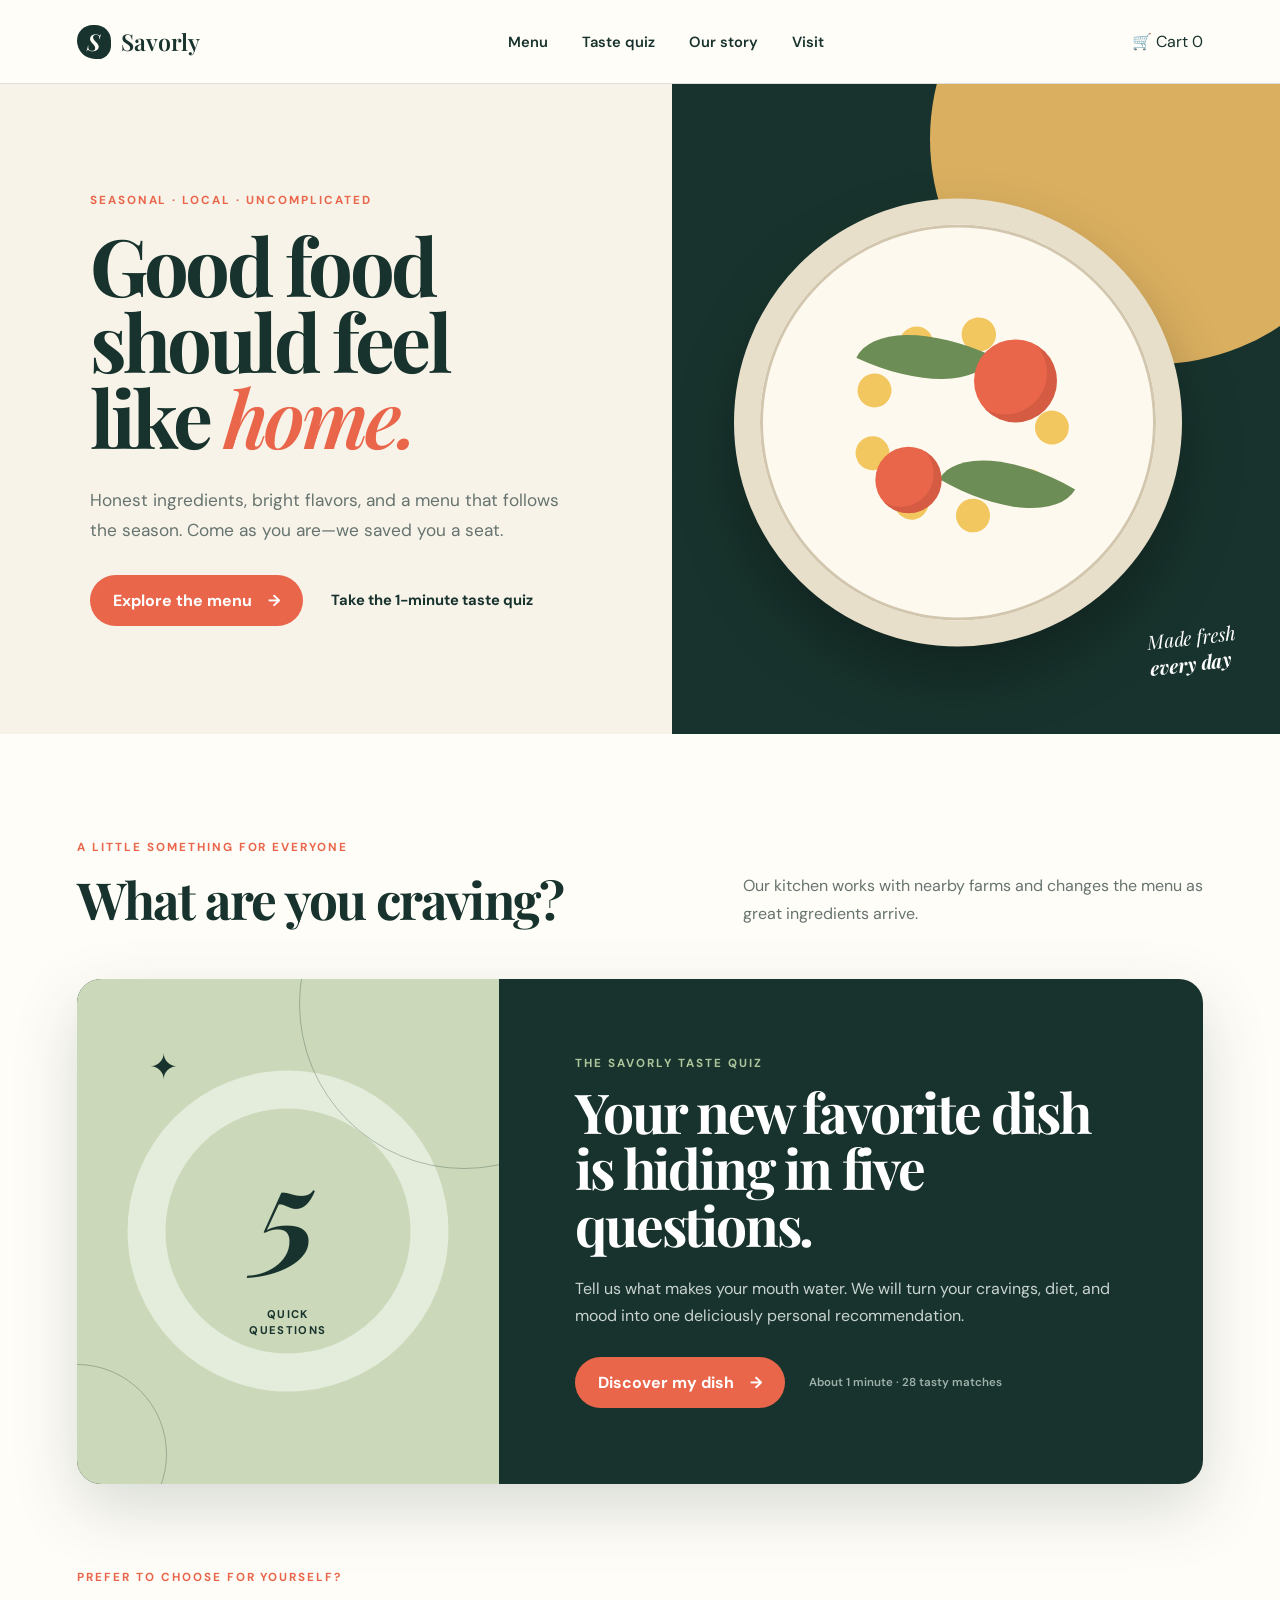
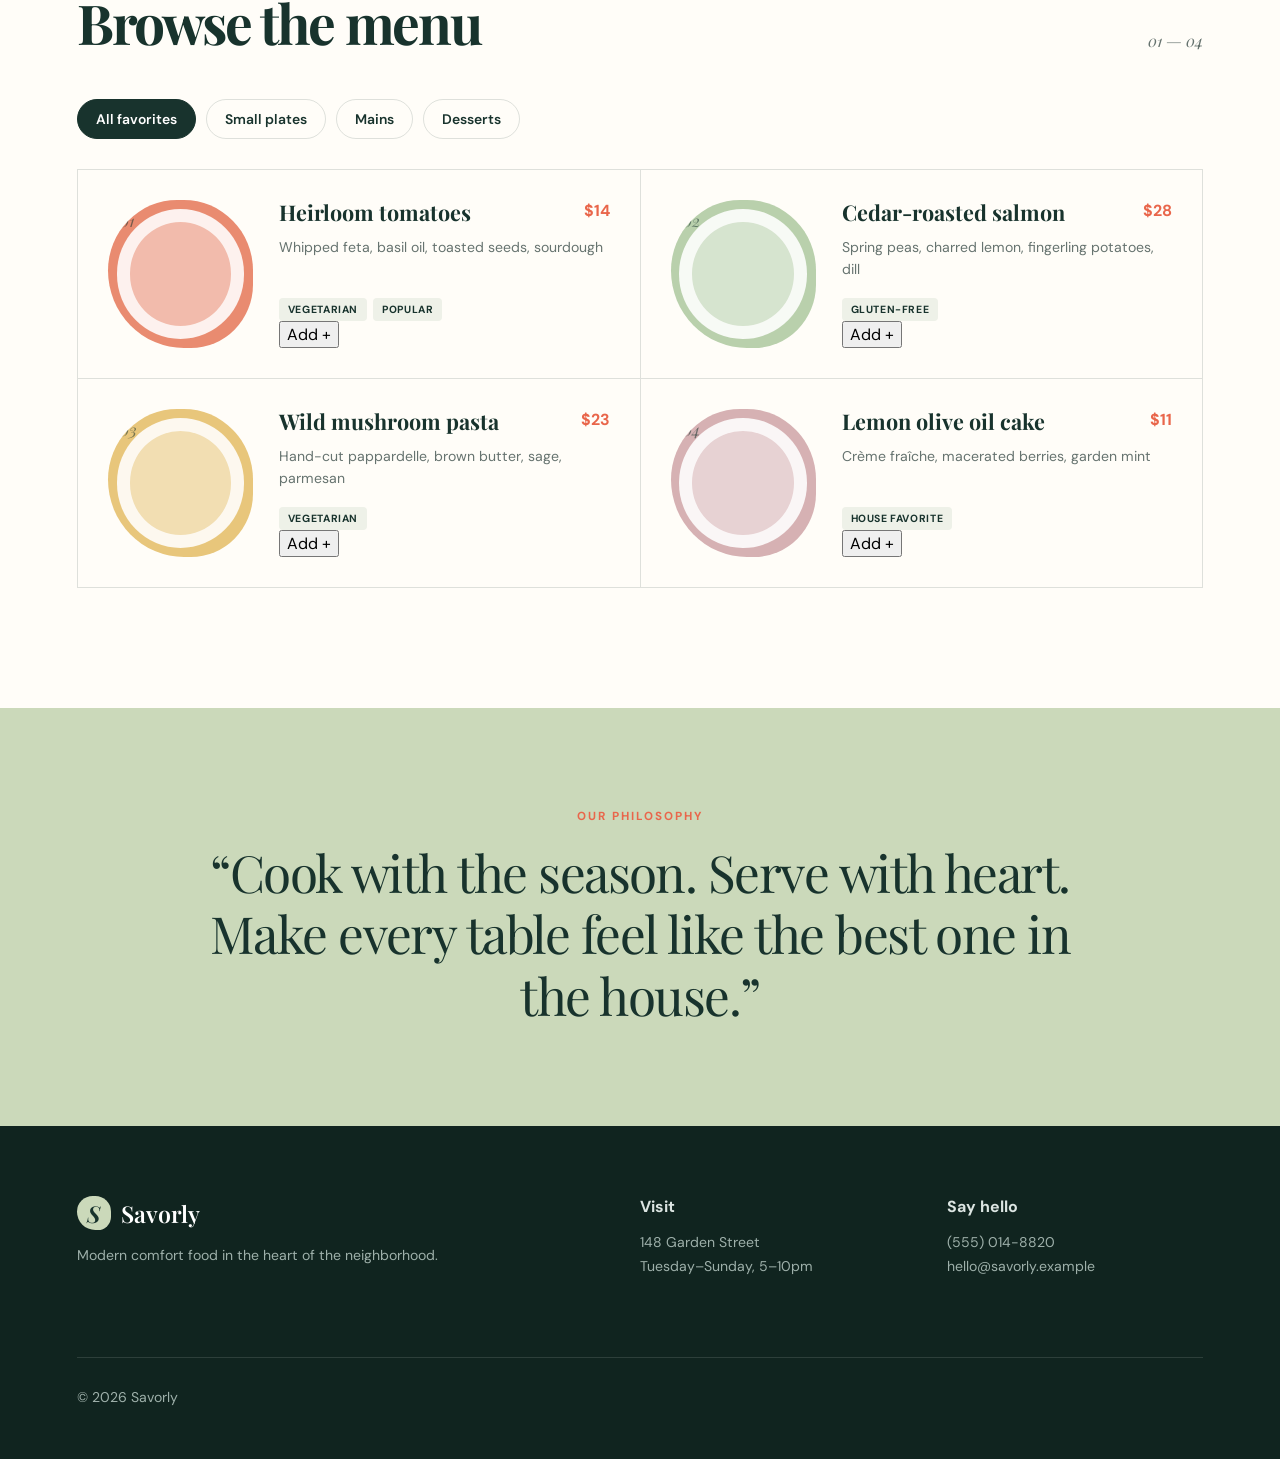
==== commit 2be14811: "Update index.html" ====
--- a/index.html
+++ b/index.html
@@ -28,7 +28,11 @@
         <a href="#about">Our story</a>
         <a href="#visit">Visit</a>
       </nav>
-      <a class="button button-small" href="survey.html">Take the taste quiz</a>
+      <a class="cart-link" href="cart.html" aria-label="Open shopping cart">
+        <span class="cart-icon" aria-hidden="true">🛒</span>
+        <span>Cart</span>
+        <span class="cart-count" id="cart-count">0</span>
+      </a>
     </header>
 
     <main id="top">
@@ -107,7 +111,7 @@
             <div class="card-content">
               <div class="card-title-row"><h3>Heirloom tomatoes</h3><strong>$14</strong></div>
               <p>Whipped feta, basil oil, toasted seeds, sourdough</p>
-              <div class="tags"><span>Vegetarian</span><span>Popular</span></div>
+              <div class="card-meta"><div class="tags"><span>Vegetarian</span><span>Popular</span></div><button class="add-to-cart" type="button" data-item="tomatoes">Add <span aria-hidden="true">+</span></button></div>
             </div>
           </article>
 
@@ -116,7 +120,7 @@
             <div class="card-content">
               <div class="card-title-row"><h3>Cedar-roasted salmon</h3><strong>$28</strong></div>
               <p>Spring peas, charred lemon, fingerling potatoes, dill</p>
-              <div class="tags"><span>Gluten-free</span></div>
+              <div class="card-meta"><div class="tags"><span>Gluten-free</span></div><button class="add-to-cart" type="button" data-item="salmon">Add <span aria-hidden="true">+</span></button></div>
             </div>
           </article>
 
@@ -125,7 +129,7 @@
             <div class="card-content">
               <div class="card-title-row"><h3>Wild mushroom pasta</h3><strong>$23</strong></div>
               <p>Hand-cut pappardelle, brown butter, sage, parmesan</p>
-              <div class="tags"><span>Vegetarian</span></div>
+              <div class="card-meta"><div class="tags"><span>Vegetarian</span></div><button class="add-to-cart" type="button" data-item="pasta">Add <span aria-hidden="true">+</span></button></div>
             </div>
           </article>
 
@@ -134,7 +138,7 @@
             <div class="card-content">
               <div class="card-title-row"><h3>Lemon olive oil cake</h3><strong>$11</strong></div>
               <p>Crème fraîche, macerated berries, garden mint</p>
-              <div class="tags"><span>House favorite</span></div>
+              <div class="card-meta"><div class="tags"><span>House favorite</span></div><button class="add-to-cart" type="button" data-item="cake">Add <span aria-hidden="true">+</span></button></div>
             </div>
           </article>
         </div>
@@ -153,6 +157,8 @@
       <p class="copyright">© <span id="year"></span> Savorly</p>
     </footer>
 
+    <p class="cart-toast" id="cart-toast" role="status" aria-live="polite" hidden></p>
+
     <script src="script.js"></script>
   </body>
 </html>
--- a/styles.css
+++ b/styles.css
@@ -54,12 +54,25 @@
 .section-heading { display: grid; grid-template-columns: 1fr minmax(280px, 460px); align-items: end; gap: 50px; }
 h2 { margin: 0; font-size: clamp(2.4rem, 4vw, 4rem); line-height: 1.05; letter-spacing: -.035em; }
 .section-heading > p { margin: 0; color: var(--muted); line-height: 1.7; }
-.home-survey { margin-top: 52px; overflow: hidden; border: 1px solid var(--line); border-radius: 24px; background: var(--cream); box-shadow: 0 24px 65px rgba(24,51,45,.09); scroll-margin-top: 25px; }
-.home-survey-heading { display: grid; grid-template-columns: 1fr minmax(280px, 470px); align-items: end; gap: 45px; padding: 40px clamp(24px, 5vw, 64px); color: #fff; background: var(--ink); }
-.home-survey-heading .eyebrow { margin-bottom: 10px; color: #adc59b; }
-.home-survey-heading h3, .browse-heading h3 { margin: 0; font-family: var(--serif); font-size: clamp(2rem, 3.5vw, 3.5rem); line-height: 1.08; letter-spacing: -.035em; }
-.home-survey-heading > p { margin: 0; color: #c9d3d0; line-height: 1.65; }
-.survey-frame { display: block; width: 100%; height: 860px; border: 0; background: var(--cream); transition: height .35s ease; }
+.taste-quiz-card { position: relative; display: grid; grid-template-columns: minmax(250px, .75fr) 1.25fr; min-height: 420px; margin-top: 52px; overflow: hidden; border-radius: 24px; color: #fff; background: var(--ink); box-shadow: 0 24px 65px rgba(24,51,45,.17); }
+.quiz-card-art { position: relative; min-height: 380px; overflow: hidden; background: var(--sage); color: var(--ink); }
+.quiz-card-art::before { content: ""; position: absolute; width: 245px; height: 245px; top: 50%; left: 50%; border: 38px solid rgba(255,255,255,.48); border-radius: 50%; transform: translate(-50%,-50%); }
+.quiz-card-art strong { position: absolute; top: 45%; left: 50%; transform: translate(-50%,-50%); font-family: var(--serif); font-size: 8rem; font-style: italic; line-height: 1; }
+.quiz-card-art small { position: absolute; top: 65%; left: 50%; transform: translateX(-50%); font-size: .7rem; font-weight: 700; letter-spacing: .12em; line-height: 1.4; text-align: center; text-transform: uppercase; }
+.quiz-spark { position: absolute; z-index: 2; top: 13%; left: 17%; font-size: 2.2rem; animation: quiz-twinkle 2.3s ease-in-out infinite; }
+.quiz-orbit { position: absolute; border: 1px solid rgba(24,51,45,.28); border-radius: 50%; }
+.orbit-one { width: 330px; height: 330px; right: -130px; top: -140px; }
+.orbit-two { width: 180px; height: 180px; left: -90px; bottom: -60px; }
+@keyframes quiz-twinkle { 50% { transform: rotate(15deg) scale(1.18); opacity: .65; } }
+.quiz-card-copy { align-self: center; padding: clamp(38px, 6vw, 76px); }
+.quiz-card-copy .eyebrow { margin-bottom: 12px; color: #adc59b; }
+.quiz-card-copy h3, .browse-heading h3 { margin: 0; font-family: var(--serif); font-size: clamp(2.35rem, 4.3vw, 4.6rem); line-height: 1.03; letter-spacing: -.04em; }
+.quiz-card-copy > p:not(.eyebrow) { max-width: 650px; margin: 22px 0 28px; color: #c9d3d0; line-height: 1.7; }
+.quiz-card-actions { display: flex; align-items: center; flex-wrap: wrap; gap: 18px 24px; }
+.quiz-card-actions > span { color: #9eb0aa; font-size: .72rem; font-weight: 600; }
+.quiz-card-button { position: relative; overflow: hidden; }
+.quiz-card-button::after { content: ""; position: absolute; width: 45px; height: 180%; top: -40%; left: -75px; background: rgba(255,255,255,.5); transform: rotate(18deg); transition: left .55s ease; }
+.quiz-card-button:hover::after { left: calc(100% + 25px); }
 .browse-heading { display: flex; align-items: end; justify-content: space-between; gap: 30px; margin-top: 85px; }
 .browse-heading .eyebrow { margin-bottom: 9px; }
 .browse-heading > span { color: var(--muted); font-family: var(--serif); font-size: 1rem; font-style: italic; }
@@ -129,9 +142,11 @@
   .hero-actions { align-items: flex-start; flex-direction: column; gap: 22px; }
   .hero-art { min-height: 420px; }
   .section-heading { grid-template-columns: 1fr; gap: 18px; }
-  .home-survey { margin-top: 38px; border-radius: 17px; }
-  .home-survey-heading { grid-template-columns: 1fr; gap: 16px; padding: 30px 22px; }
-  .survey-frame { height: 910px; }
+  .taste-quiz-card { grid-template-columns: 1fr; margin-top: 38px; border-radius: 17px; }
+  .quiz-card-art { min-height: 270px; }
+  .quiz-card-art::before { width: 190px; height: 190px; border-width: 28px; }
+  .quiz-card-art strong { font-size: 6rem; }
+  .quiz-card-copy { padding: 36px 24px 42px; }
   .browse-heading { margin-top: 65px; }
   .menu-section { padding: 75px 18px; }
   .category-tabs { flex-wrap: nowrap; overflow-x: auto; padding-bottom: 7px; }
